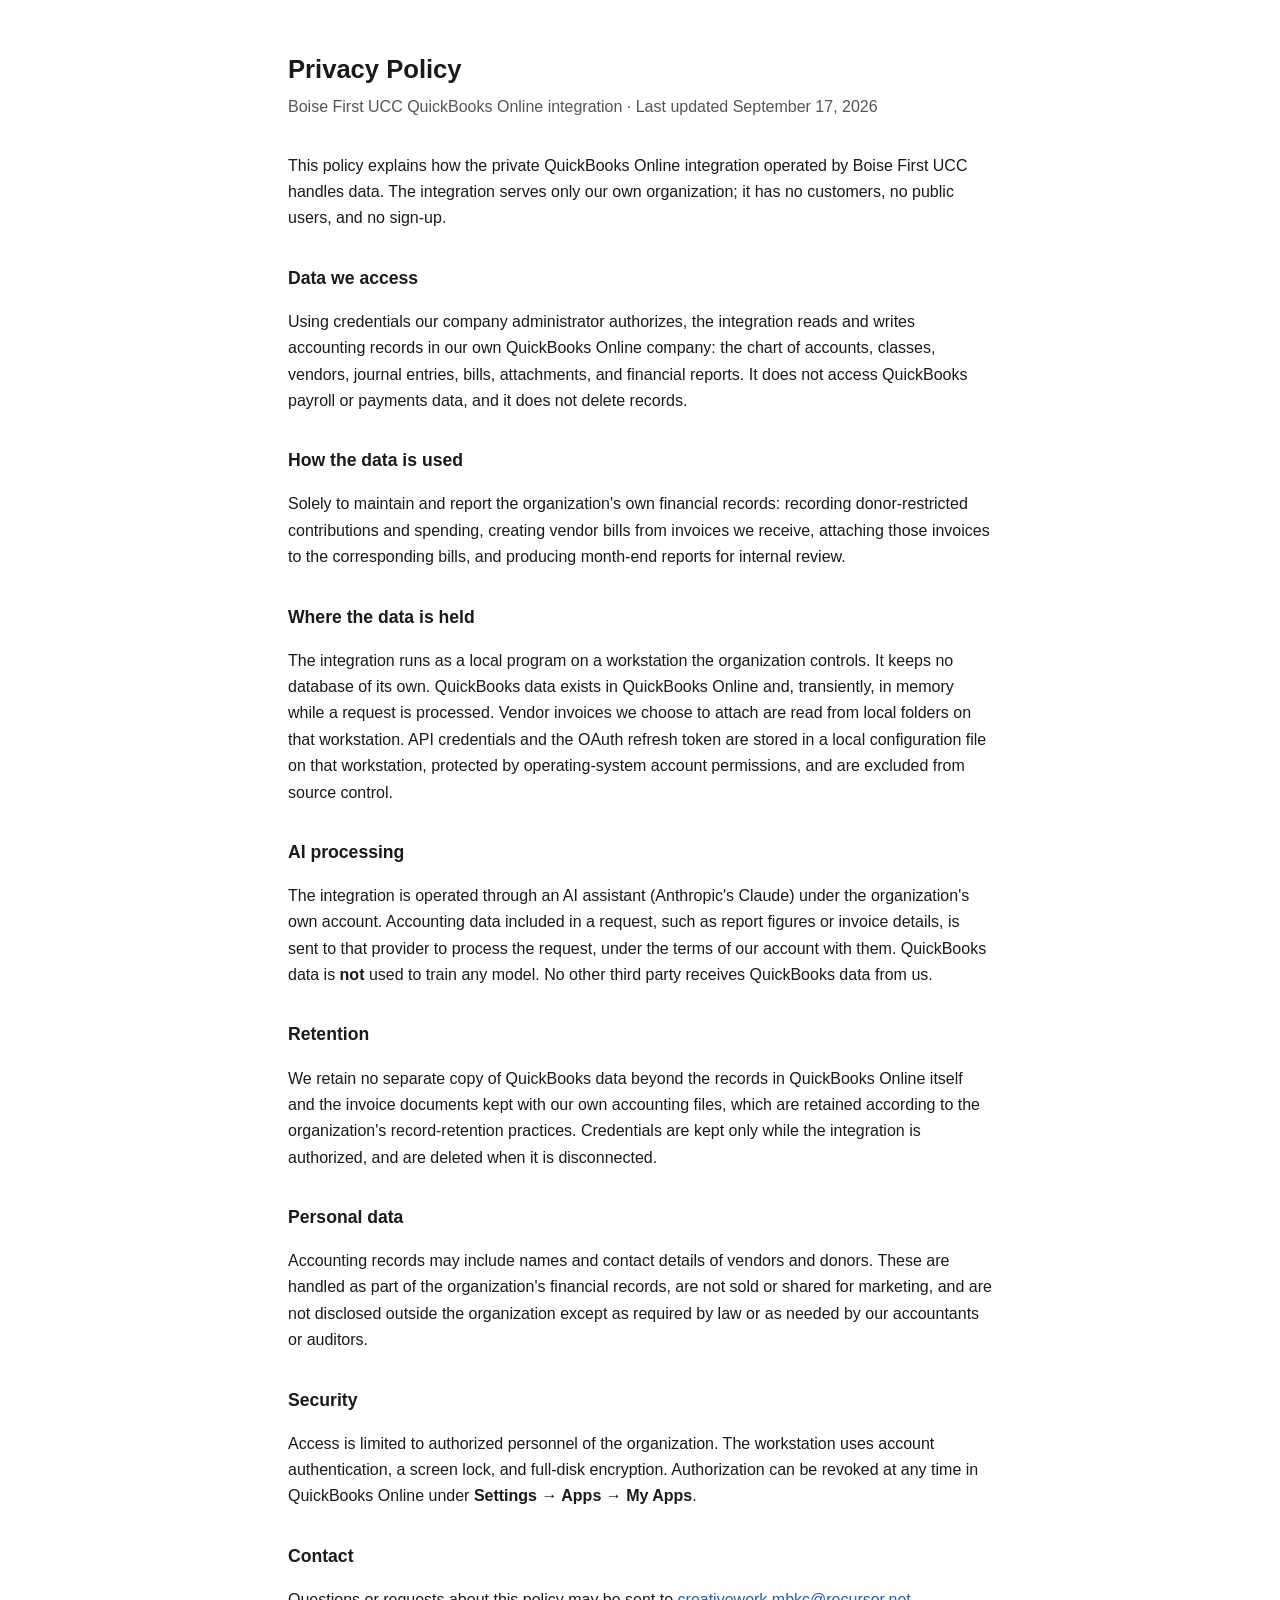
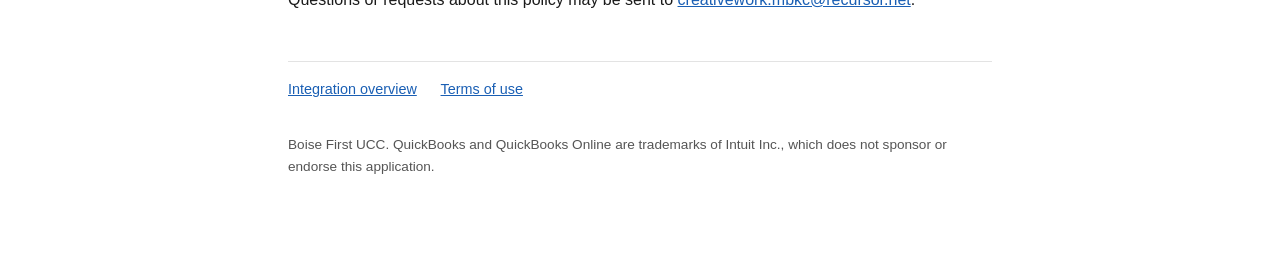
==== privacy.html @ e603f005 "Add QuickBooks integration overview, terms, and privacy pages" ====
<!DOCTYPE html>
<html lang="en">
<head>
<meta charset="utf-8">
<meta name="viewport" content="width=device-width, initial-scale=1">
<title>Privacy Policy — Boise First UCC QuickBooks Integration</title>
<meta name="description" content="Privacy policy for the private QuickBooks Online integration operated by Boise First UCC.">
<link rel="stylesheet" href="style.css">
</head>
<body>
<h1>Privacy Policy</h1>
<p class="sub">Boise First UCC QuickBooks Online integration &middot; Last updated September 17, 2026</p>

<p>This policy explains how the private QuickBooks Online integration operated by Boise First UCC handles
data. The integration serves only our own organization; it has no customers, no public users, and no
sign-up.</p>

<h2>Data we access</h2>
<p>Using credentials our company administrator authorizes, the integration reads and writes accounting
records in our own QuickBooks Online company: the chart of accounts, classes, vendors, journal entries,
bills, attachments, and financial reports. It does not access QuickBooks payroll or payments data, and it
does not delete records.</p>

<h2>How the data is used</h2>
<p>Solely to maintain and report the organization's own financial records: recording donor-restricted
contributions and spending, creating vendor bills from invoices we receive, attaching those invoices to the
corresponding bills, and producing month-end reports for internal review.</p>

<h2>Where the data is held</h2>
<p>The integration runs as a local program on a workstation the organization controls. It keeps no database
of its own. QuickBooks data exists in QuickBooks Online and, transiently, in memory while a request is
processed. Vendor invoices we choose to attach are read from local folders on that workstation. API
credentials and the OAuth refresh token are stored in a local configuration file on that workstation,
protected by operating-system account permissions, and are excluded from source control.</p>

<h2>AI processing</h2>
<p>The integration is operated through an AI assistant (Anthropic's Claude) under the organization's own
account. Accounting data included in a request, such as report figures or invoice details, is sent to that
provider to process the request, under the terms of our account with them. QuickBooks data is
<strong>not</strong> used to train any model. No other third party receives QuickBooks data from us.</p>

<h2>Retention</h2>
<p>We retain no separate copy of QuickBooks data beyond the records in QuickBooks Online itself and the
invoice documents kept with our own accounting files, which are retained according to the organization's
record-retention practices. Credentials are kept only while the integration is authorized, and are deleted
when it is disconnected.</p>

<h2>Personal data</h2>
<p>Accounting records may include names and contact details of vendors and donors. These are handled as part
of the organization's financial records, are not sold or shared for marketing, and are not disclosed outside
the organization except as required by law or as needed by our accountants or auditors.</p>

<h2>Security</h2>
<p>Access is limited to authorized personnel of the organization. The workstation uses account
authentication, a screen lock, and full-disk encryption. Authorization can be revoked at any time in
QuickBooks Online under <strong>Settings &rarr; Apps &rarr; My Apps</strong>.</p>

<h2>Contact</h2>
<p>Questions or requests about this policy may be sent to
<a href="mailto:creativework.mbkc@recursor.net">creativework.mbkc@recursor.net</a>.</p>

<nav>
  <a href="index.html">Integration overview</a>
  <a href="terms.html">Terms of use</a>
</nav>
<footer>Boise First UCC. QuickBooks and QuickBooks Online are trademarks of Intuit Inc., which does not
sponsor or endorse this application.</footer>
</body>
</html>
---- style.css ----
:root { --fg: #1a1a1a; --muted: #555; --bg: #fff; --rule: #e3e3e3; --link: #1a5fb4; }
@media (prefers-color-scheme: dark) {
  :root { --fg: #e8e8e8; --muted: #a8a8a8; --bg: #16181c; --rule: #333; --link: #7cb0ff; }
}
* { box-sizing: border-box; }
body { margin: 0 auto; padding: 48px 16px 80px; max-width: 46rem; background: var(--bg); color: var(--fg);
  font: 16px/1.65 -apple-system, "Segoe UI", Roboto, Helvetica, Arial, sans-serif; }
h1 { font-size: 1.6rem; margin: 0 0 .25rem; }
h2 { font-size: 1.1rem; margin: 2rem 0 .5rem; }
p, li { color: var(--fg); }
a { color: var(--link); }
.sub { color: var(--muted); margin: 0 0 2rem; }
nav { border-top: 1px solid var(--rule); margin-top: 3rem; padding-top: 1rem; font-size: .9rem; }
nav a { margin-right: 1.25rem; }
footer { color: var(--muted); font-size: .85rem; margin-top: 2rem; }
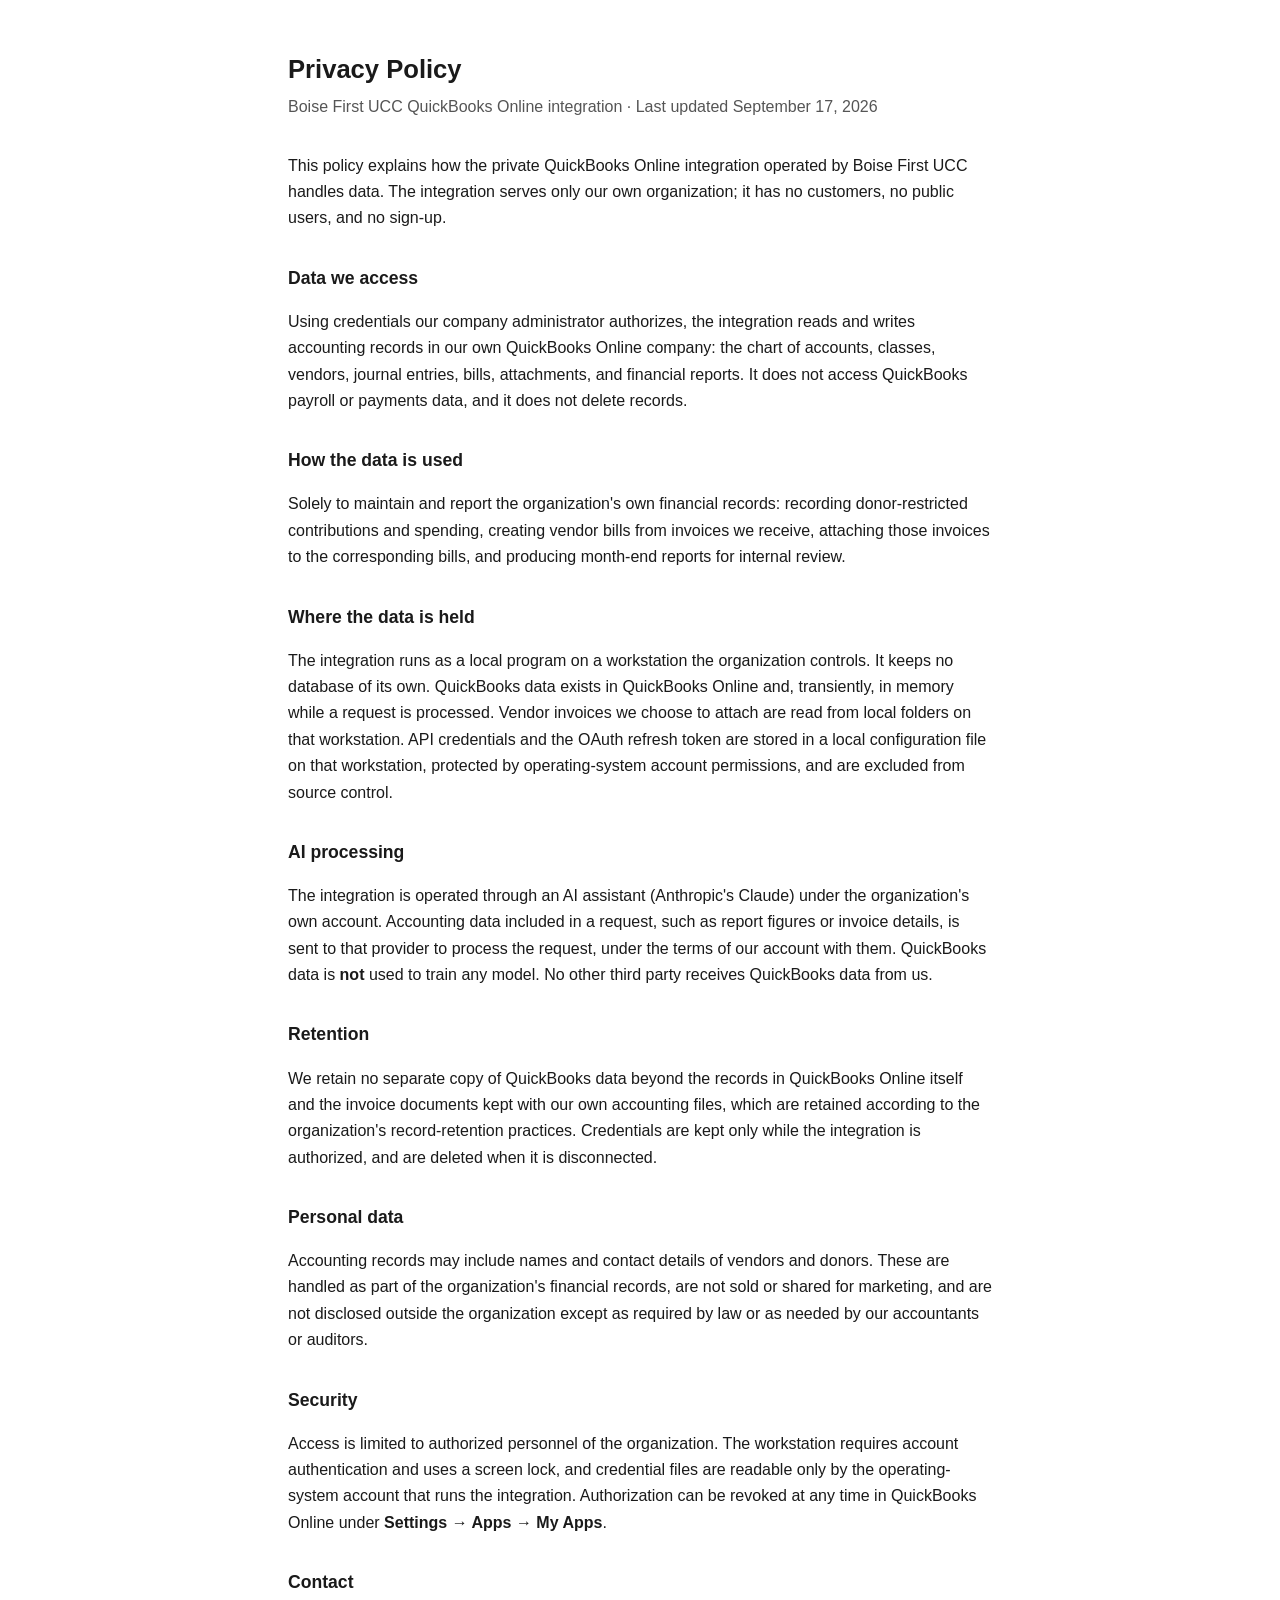
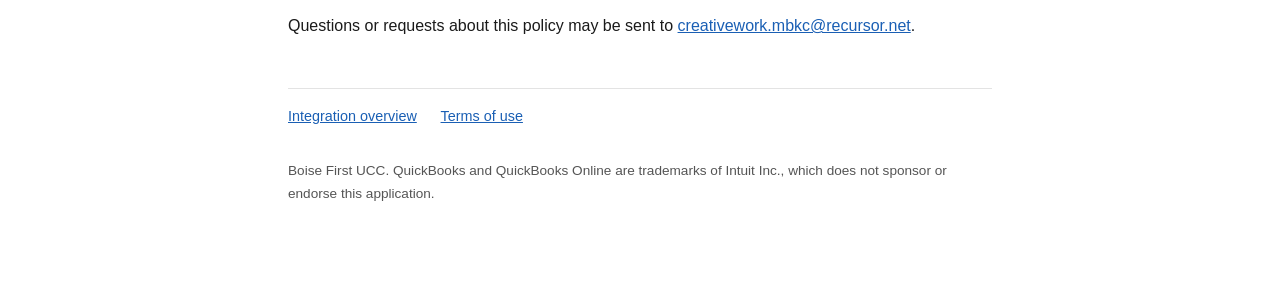
==== commit 8f6a08cf: "Correct security statement: no full-disk encryption claim" ====
--- a/privacy.html
+++ b/privacy.html
@@ -51,9 +51,10 @@
 the organization except as required by law or as needed by our accountants or auditors.</p>
 
 <h2>Security</h2>
-<p>Access is limited to authorized personnel of the organization. The workstation uses account
-authentication, a screen lock, and full-disk encryption. Authorization can be revoked at any time in
-QuickBooks Online under <strong>Settings &rarr; Apps &rarr; My Apps</strong>.</p>
+<p>Access is limited to authorized personnel of the organization. The workstation requires account
+authentication and uses a screen lock, and credential files are readable only by the operating-system
+account that runs the integration. Authorization can be revoked at any time in QuickBooks Online under
+<strong>Settings &rarr; Apps &rarr; My Apps</strong>.</p>
 
 <h2>Contact</h2>
 <p>Questions or requests about this policy may be sent to
